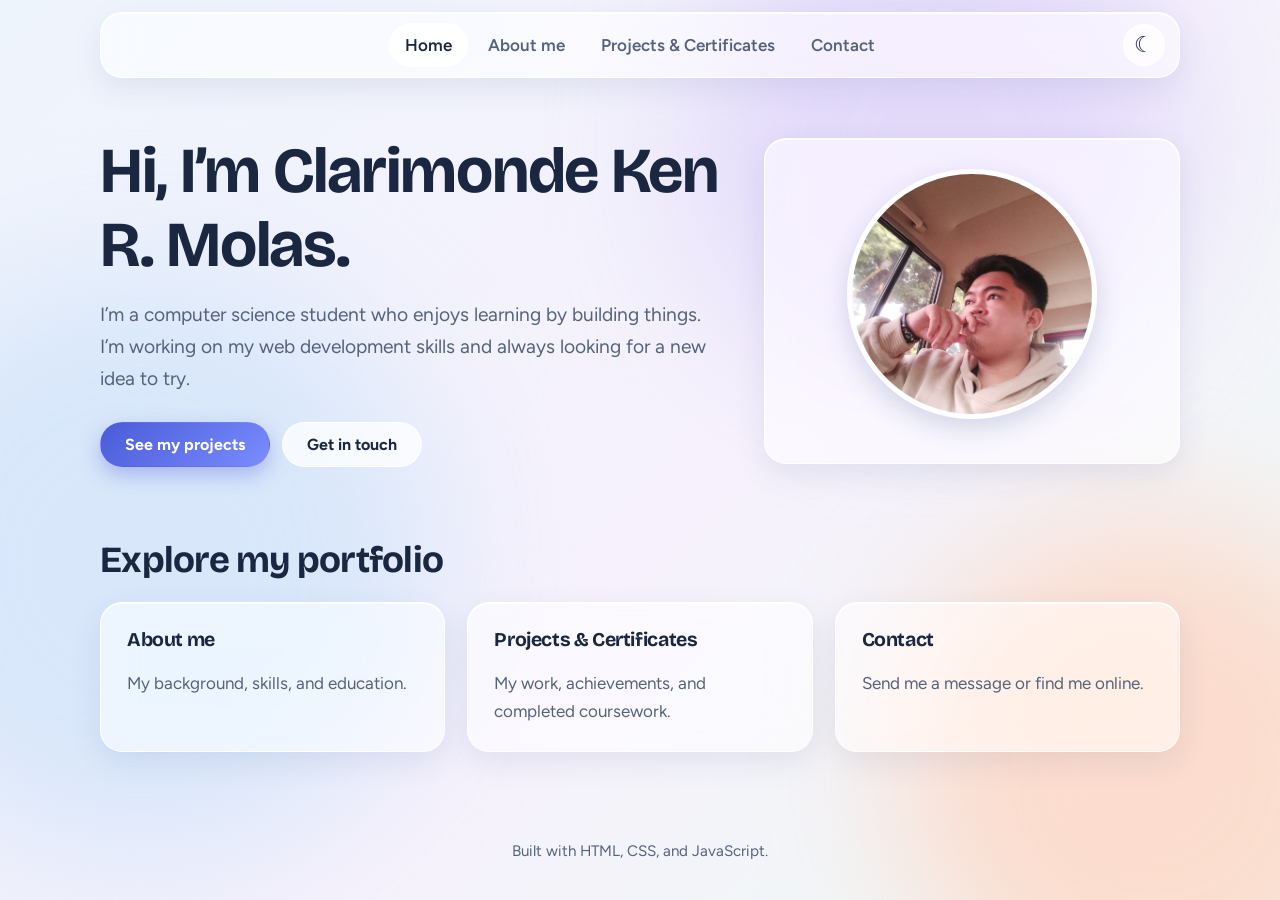
==== index.html @ 1cbcc6c5 "Initial portfolio website" ====
<!DOCTYPE html>
<html lang="en">
  <head>
    <meta charset="UTF-8" />
    <meta name="viewport" content="width=device-width, initial-scale=1" />
    <title>Clarimonde Ken R. Molas | Portfolio</title>
    <meta name="description" content="Portfolio of Clarimonde Ken R. Molas, a computer science student." />
    <meta name="author" content="Clarimonde Ken R. Molas" />
    <meta property="og:type" content="website" />
    <meta property="og:title" content="Clarimonde Ken R. Molas | Portfolio" />
    <meta property="og:description" content="Portfolio of Clarimonde Ken R. Molas, a computer science student." />
    <link rel="preconnect" href="https://fonts.googleapis.com" />
    <link rel="preconnect" href="https://fonts.gstatic.com" crossorigin />
    <link
      rel="stylesheet"
      href="https://fonts.googleapis.com/css2?family=Bricolage+Grotesque:wght@600;700&amp;family=Figtree:wght@400;600;700&amp;display=swap"
    />
    <link rel="stylesheet" href="styles.css" />
    <script src="scripts.js" defer></script>
  </head>

  <body>
    <a class="skip" href="#main">Skip to content</a>

    <header class="nav glass">
      <nav aria-label="Main">
        <ul>
          <li><a class="link" href="index.html" aria-current="page">Home</a></li>
          <li><a class="link" href="about.html">About me</a></li>
          <li><a class="link" href="projects.html">Projects &amp; Certificates</a></li>
          <li><a class="link" href="contacts.html">Contact</a></li>
        </ul>
      </nav>
      <button class="theme-toggle" id="theme-toggle" type="button" aria-label="Switch to dark mode" aria-pressed="false">☾</button>
    </header>

    <main id="main">
      <div class="wrap">
        <section class="hero">
          <div>
            <h1>Hi, I&rsquo;m Clarimonde Ken R. Molas.</h1>
            <p class="lead">I’m a computer science student who enjoys learning by building things. I’m working on my web development skills and always looking for a new idea to try.</p>
            <div class="actions">
              <a class="btn primary" href="projects.html">See my projects</a>
              <a class="btn" href="contacts.html">Get in touch</a>
            </div>
          </div>

          <div class="profile glass">
            <img src="img/homepageimg.jpg" alt="Clarimonde Ken R. Molas" width="170" height="170" />
          </div>
        </section>

        <section class="section">
          <h2>Explore my portfolio</h2>
          <div class="grid">
            <a class="card glass" href="about.html">
              <h3>About me</h3>
              <p>My background, skills, and education.</p>
            </a>
            <a class="card glass" href="projects.html">
              <h3>Projects &amp; Certificates</h3>
              <p>My work, achievements, and completed coursework.</p>
            </a>
            <a class="card glass" href="contacts.html">
              <h3>Contact</h3>
              <p>Send me a message or find me online.</p>
            </a>
          </div>
        </section>
      </div>
    </main>

    <footer>
      <div class="wrap">Built with HTML, CSS, and JavaScript.</div>
    </footer>
  </body>
</html>
---- styles.css ----
/* ----------------- Theme Colors ----------------- */
:root {
  --ink: #1b2740;
  --muted: #55627c;
  --blue: #4a5bd8;
  --blue2: #7a8cff;
  --mint: #bfeee0;
  --peach: #ffd3c0;
  --sky: #cfe3fa;
  --lilac: #ddd2fa;
  --glass: rgba(255, 255, 255, 0.58);
  --glass-fallback: rgba(255, 255, 255, 0.92);
  --glass-highlight: rgba(255, 255, 255, 0.9);
  --surface: rgba(255, 255, 255, 0.75);
  --interactive-surface: rgba(255, 255, 255, 0.85);
  --edge: rgba(255, 255, 255, 0.85);
  --page-background: linear-gradient(135deg, #eef4fc 0%, #f6f1fc 55%, #eefaf5 100%);
  --glass-shadow: 0 10px 30px rgba(60, 80, 140, 0.1), inset 0 1px 0 var(--glass-highlight);
  --r: 22px;
}

:root[data-theme="dark"] {
  color-scheme: dark;
  --ink: #edf1ff;
  --muted: #b6c0d8;
  --blue: #aab6ff;
  --blue2: #7385f5;
  --mint: #28564e;
  --peach: #553b44;
  --sky: #293d5c;
  --lilac: #41395d;
  --glass: rgba(21, 28, 45, 0.78);
  --glass-fallback: #1b2438;
  --glass-highlight: rgba(255, 255, 255, 0.08);
  --surface: rgba(29, 38, 59, 0.9);
  --interactive-surface: rgba(255, 255, 255, 0.12);
  --edge: rgba(255, 255, 255, 0.14);
  --page-background: linear-gradient(135deg, #101827 0%, #1c1b2b 55%, #122321 100%);
  --glass-shadow: 0 10px 30px rgba(0, 0, 0, 0.25), inset 0 1px 0 var(--glass-highlight);
}

/* ----------------- Reset and Base ----------------- */
* {
  box-sizing: border-box;
  margin: 0;
}

html {
  scroll-behavior: smooth;
}

html::before,
body::before,
body::after {
  content: "";
  position: fixed;
  inset: auto;
  z-index: -1;
  border-radius: 50%;
  filter: blur(70px);
  opacity: 0.75;
  animation: drift 24s ease-in-out infinite alternate;
}

html::before {
  width: 38vw;
  height: 38vw;
  right: 8vw;
  top: -8vw;
  background: var(--lilac);
}

body::before {
  width: 46vw;
  height: 46vw;
  left: -12vw;
  top: 30vh;
  background: var(--sky);
}

body::after {
  width: 40vw;
  height: 40vw;
  right: -10vw;
  bottom: -10vw;
  background: var(--peach);
  animation-delay: -9s;
}

body {
  font: 17px/1.65 "Figtree", system-ui, -apple-system, "Segoe UI", sans-serif;
  color: var(--ink);
  background: var(--page-background);
  min-height: 100vh;
  display: flex;
  flex-direction: column;
  overflow-x: hidden;
}

/* ----------------- Background Effects ----------------- */
@keyframes drift {
  to {
    transform: translate(5vw, 4vh) scale(1.12);
  }
}

@keyframes rise {
  from {
    opacity: 0;
    transform: translateY(18px);
  }

  to {
    opacity: 1;
    transform: none;
  }
}

/* ----------------- Typography ----------------- */
h1,
h2,
h3 {
  font-family: "Bricolage Grotesque", "Segoe UI", sans-serif;
  line-height: 1.15;
  letter-spacing: -0.02em;
}

h1 {
  font-size: clamp(2.4rem, 5vw, 4.3rem);
}

h2 {
  font-size: clamp(1.7rem, 3vw, 2.3rem);
  margin-bottom: 20px;
}

h3 {
  font-size: 1.22rem;
  margin-bottom: 8px;
}

p {
  color: var(--muted);
}

img {
  max-width: 100%;
  display: block;
}

a {
  color: var(--blue);
}

/* ----------------- Layout and Accessibility ----------------- */
.wrap {
  width: min(1080px, 92%);
  margin: 0 auto;
}

.glass {
  background: var(--glass);
  -webkit-backdrop-filter: blur(18px) saturate(160%);
  backdrop-filter: blur(18px) saturate(160%);
  border: 1px solid var(--edge);
  border-radius: var(--r);
  box-shadow: var(--glass-shadow);
}

@supports not (backdrop-filter: blur(1px)) {
  .glass {
    background: var(--glass-fallback);
  }
}

:focus-visible {
  outline: 3px solid var(--blue);
  outline-offset: 3px;
}

.skip {
  position: absolute;
  left: -999px;
}

.skip:focus {
  left: 12px;
  top: 12px;
  z-index: 30;
  background: var(--surface);
  padding: 8px 14px;
  border-radius: 8px;
}

main {
  flex: 1;
  padding: 56px 0 24px;
}

/* ----------------- Navigation ----------------- */
.nav {
  position: sticky;
  top: 12px;
  z-index: 20;
  width: min(1080px, 92%);
  margin: 12px auto 0;
  padding: 10px 14px;
  display: grid;
  grid-template-columns: 1fr auto 1fr;
  align-items: center;
}

.nav nav {
  grid-column: 2;
}

.nav .theme-toggle {
  grid-column: 3;
  justify-self: end;
}

.nav ul {
  display: flex;
  flex-wrap: wrap;
  gap: 4px;
  list-style: none;
  padding: 0;
}

.nav a.link {
  display: block;
  padding: 8px 16px;
  border-radius: 999px;
  color: var(--muted);
  text-decoration: none;
  font-weight: 600;
  transition: background 0.2s ease;
}

.nav a.link:hover,
.nav a.link[aria-current] {
  background: var(--interactive-surface);
  color: var(--ink);
}

/* ----------------- Buttons ----------------- */
.btn {
  display: inline-block;
  padding: 12px 24px;
  border-radius: 999px;
  font: 700 1rem "Figtree", sans-serif;
  text-decoration: none;
  cursor: pointer;
  color: var(--ink);
  background: var(--surface);
  border: 1px solid var(--edge);
  transition: transform 0.2s ease, box-shadow 0.2s ease;
}

.btn:hover {
  transform: translateY(-2px);
  box-shadow: 0 8px 18px rgba(60, 80, 140, 0.15);
}

.btn.primary {
  color: #fff;
  border-color: transparent;
  background: linear-gradient(135deg, var(--blue), var(--blue2));
  box-shadow: 0 8px 20px rgba(74, 91, 216, 0.35);
}

/* ----------------- Home and Profile ----------------- */
.hero {
  display: grid;
  grid-template-columns: 1.2fr 0.8fr;
  gap: 40px;
  align-items: center;
}

.hero > * {
  animation: rise 0.8s ease both;
}

.hero > :nth-child(2) {
  animation-delay: 0.18s;
}

.lead {
  max-width: 34em;
  margin: 18px 0 28px;
  font-size: 1.2rem;
}

.actions {
  display: flex;
  flex-wrap: wrap;
  gap: 12px;
}

.profile {
  padding: 30px;
  text-align: center;
}

.profile img {
  width: 210px;
  height: 210px;
  margin: 0 auto 14px;
  object-fit: cover;
  object-position: center 35%;
  border-radius: 50%;
  border: 5px solid var(--edge);
  box-shadow: 0 10px 26px rgba(60, 80, 140, 0.2);
}

.hero .profile img {
  width: 250px;
  height: 250px;
}

.profile h2 {
  margin: 0;
  font-size: 1.4rem;
}

.profile p {
  margin: 6px 0 16px;
  font-weight: 600;
}

.profile address {
  color: var(--muted);
  font-size: 0.95rem;
  font-style: normal;
  line-height: 1.5;
  overflow-wrap: anywhere;
}

/* ----------------- Skills and Cards ----------------- */
.chips {
  display: flex;
  flex-wrap: wrap;
  gap: 8px;
}

.chip {
  padding: 4px 14px;
  border-radius: 999px;
  background: var(--surface);
  border: 1px solid var(--edge);
  font-size: 0.9rem;
  font-weight: 600;
  color: var(--ink);
}

.section {
  margin-top: 72px;
}

.grid {
  display: grid;
  grid-template-columns: repeat(auto-fit, minmax(260px, 1fr));
  gap: 22px;
}

.card {
  display: flex;
  flex-direction: column;
  gap: 10px;
  padding: 26px;
}

/* ----------------- Project and Certificate Images ----------------- */
.proof {
  width: 100%;
  min-height: 160px;
  overflow: hidden;
  border: 1px dashed rgba(74, 91, 216, 0.35);
  border-radius: 14px;
  background: var(--surface);
}

.certificate-proof {
  min-height: 0;
  aspect-ratio: 3 / 2;
}

.certificate-proof .proof-image {
  height: 100%;
  max-height: none;
  object-fit: cover;
}

.proof-image {
  display: block;
  width: 100%;
  max-height: 320px;
  object-fit: contain;
  cursor: zoom-in;
}

.image-viewer {
  position: relative;
  max-width: 94vw;
  max-height: 94vh;
  margin: auto;
  padding: 52px 14px 14px;
  overflow: auto;
  border: 1px solid var(--edge);
  border-radius: var(--r);
  background: var(--glass-fallback);
  color: var(--ink);
}

.image-viewer::backdrop {
  background: rgba(8, 12, 24, 0.82);
  backdrop-filter: blur(4px);
}

.image-viewer-image {
  display: block;
  width: auto;
  height: auto;
  max-width: calc(94vw - 28px);
  max-height: calc(94vh - 66px);
  object-fit: contain;
}

.image-viewer-close {
  position: absolute;
  top: 10px;
  right: 14px;
  padding: 6px 12px;
  border: 1px solid var(--edge);
  border-radius: 999px;
  background: var(--surface);
  color: var(--ink);
  font: inherit;
  cursor: pointer;
}

.proof-placeholder {
  min-height: 160px;
  padding: 20px;
  display: grid;
  place-content: center;
  text-align: center;
  color: var(--muted);
}

/* ----------------- Card Links and Page Headings ----------------- */
.card .chips {
  margin-top: auto;
  padding-top: 6px;
}

a.card {
  color: inherit;
  text-decoration: none;
  transition: transform 0.2s ease;
}

a.card:hover {
  transform: translateY(-4px);
}

.pagehead {
  margin-bottom: 36px;
  animation: rise 0.8s ease both;
}

.pagehead p {
  max-width: 36em;
  margin-top: 12px;
  font-size: 1.15rem;
}

/* ----------------- About and Education ----------------- */
.split {
  display: grid;
  grid-template-columns: 0.8fr 1.2fr;
  gap: 32px;
  align-items: start;
}

.contact-layout {
  grid-template-columns: 1.2fr 0.8fr;
}

.split .text p + p {
  margin-top: 14px;
}

.timeline {
  display: grid;
  gap: 24px;
  padding-left: 26px;
  border-left: 2px solid rgba(74, 91, 216, 0.3);
}

.timeline article {
  position: relative;
}

.timeline article::before {
  content: "";
  position: absolute;
  left: -34px;
  top: 8px;
  width: 14px;
  height: 14px;
  border-radius: 50%;
  background: var(--blue);
  border: 3px solid var(--edge);
}

/* ----------------- Utility ----------------- */
[hidden] {
  display: none !important;
}

/* ----------------- Contact Details ----------------- */
.details {
  display: grid;
  gap: 14px;
  align-content: start;
  padding: 28px;
}

.details li {
  list-style: none;
}

.details ul {
  display: grid;
  gap: 10px;
  padding: 0;
}

/* ----------------- Footer and Theme Toggle ----------------- */
footer {
  padding: 28px 0 36px;
  text-align: center;
  color: var(--muted);
  font-size: 0.95rem;
}

.theme-toggle {
  flex: 0 0 auto;
  width: 42px;
  height: 42px;
  display: grid;
  place-items: center;
  padding: 0;
  border: 1px solid var(--edge);
  border-radius: 999px;
  background: var(--surface);
  color: var(--ink);
  font: 1.35rem/1 "Figtree", sans-serif;
  cursor: pointer;
}

.theme-toggle:hover {
  background: var(--interactive-surface);
}

/* ----------------- Responsive Layout ----------------- */
@media (max-width: 1024px) {
  .hero,
  .split {
    grid-template-columns: 1fr;
  }

  .profile {
    max-width: 420px;
    margin: 0 auto;
  }
}

@media (max-width: 760px) {
  .nav {
    display: flex;
    flex-direction: column;
    gap: 12px;
    padding: 12px 14px;
  }

  .nav ul {
    justify-content: center;
  }

  .actions {
    flex-direction: column;
  }

  .btn {
    width: 100%;
    text-align: center;
  }
}

@media (max-width: 520px) {
  body {
    font-size: 15px;
  }

  .wrap {
    width: min(90%, 100%);
  }

  .nav a.link {
    padding: 8px 12px;
  }

  .profile img {
    width: 160px;
    height: 160px;
  }

  .hero .profile img {
    width: 190px;
    height: 190px;
  }

  .card,
  .details {
    padding: 20px;
  }
}

/* ----------------- Reduced Motion ----------------- */
@media (prefers-reduced-motion: reduce) {
  *,
  *::before,
  *::after {
    animation: none !important;
    transition: none !important;
    scroll-behavior: auto !important;
  }
}
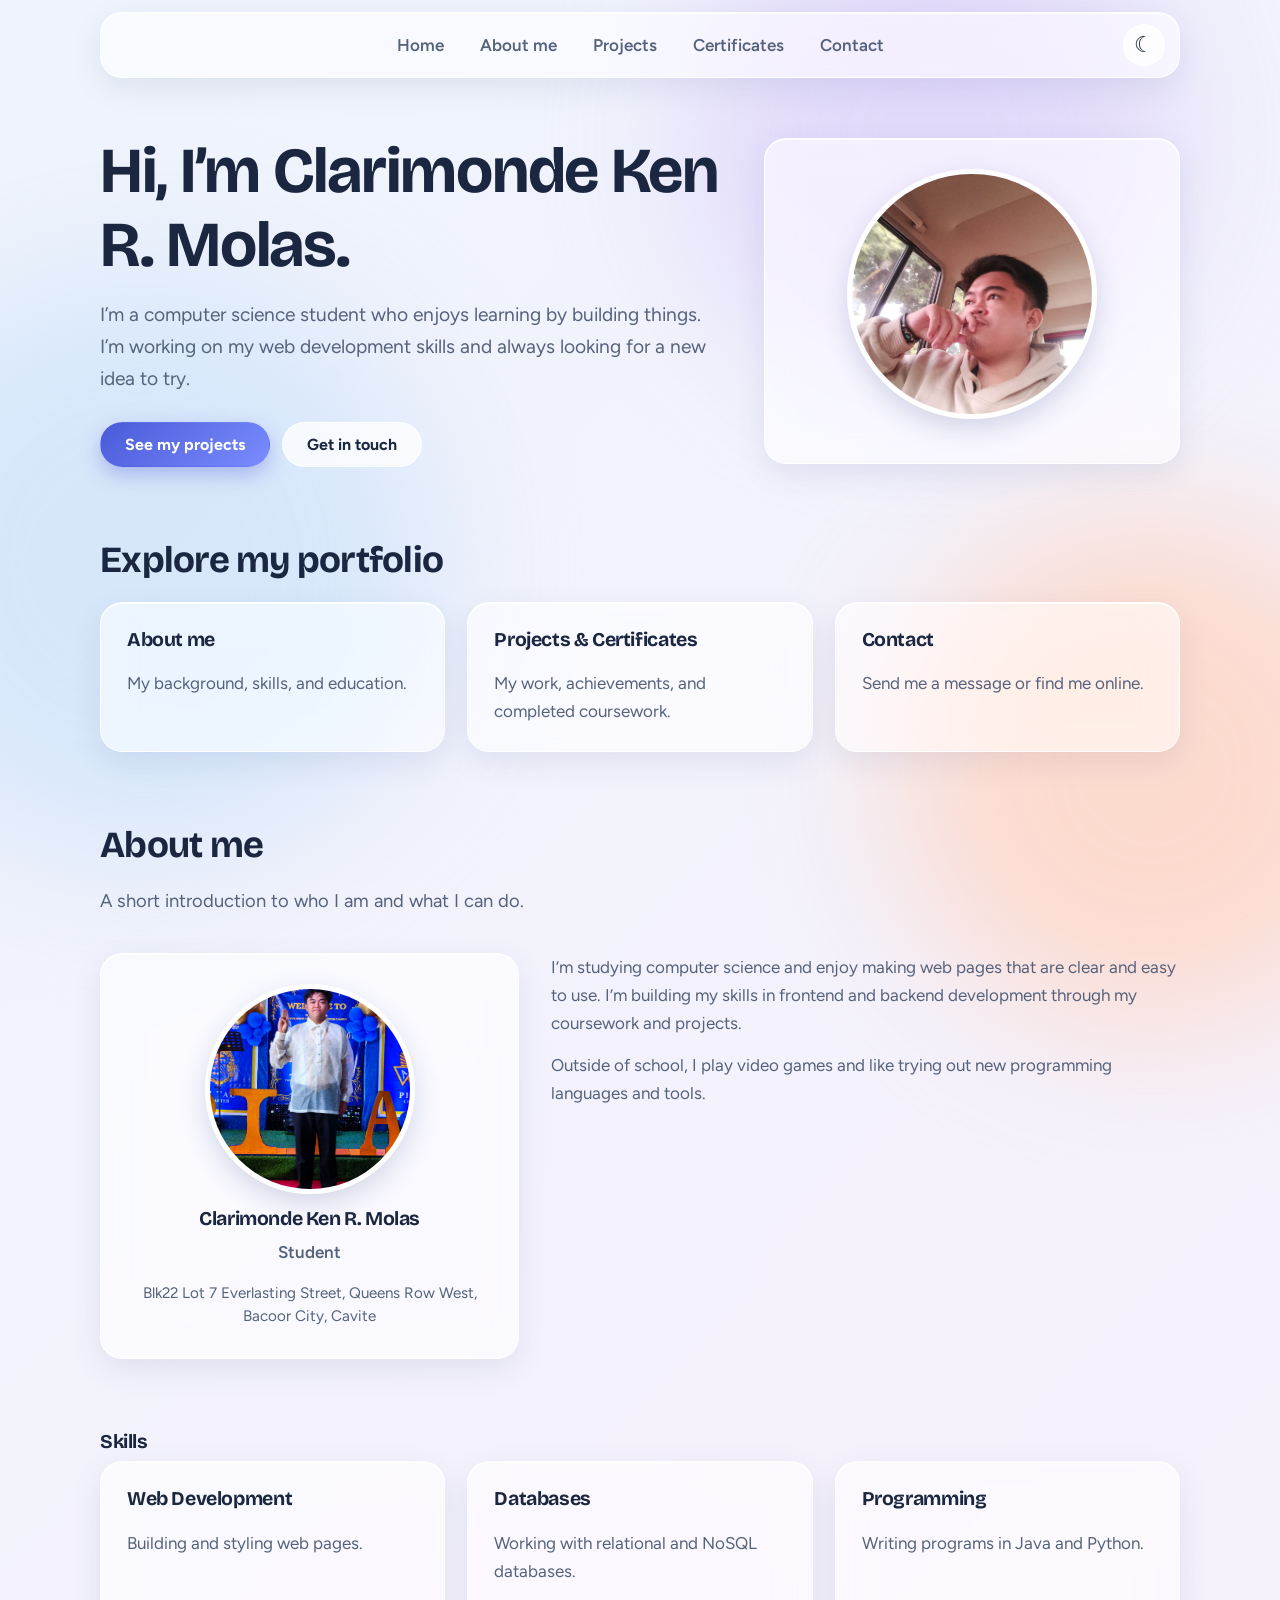
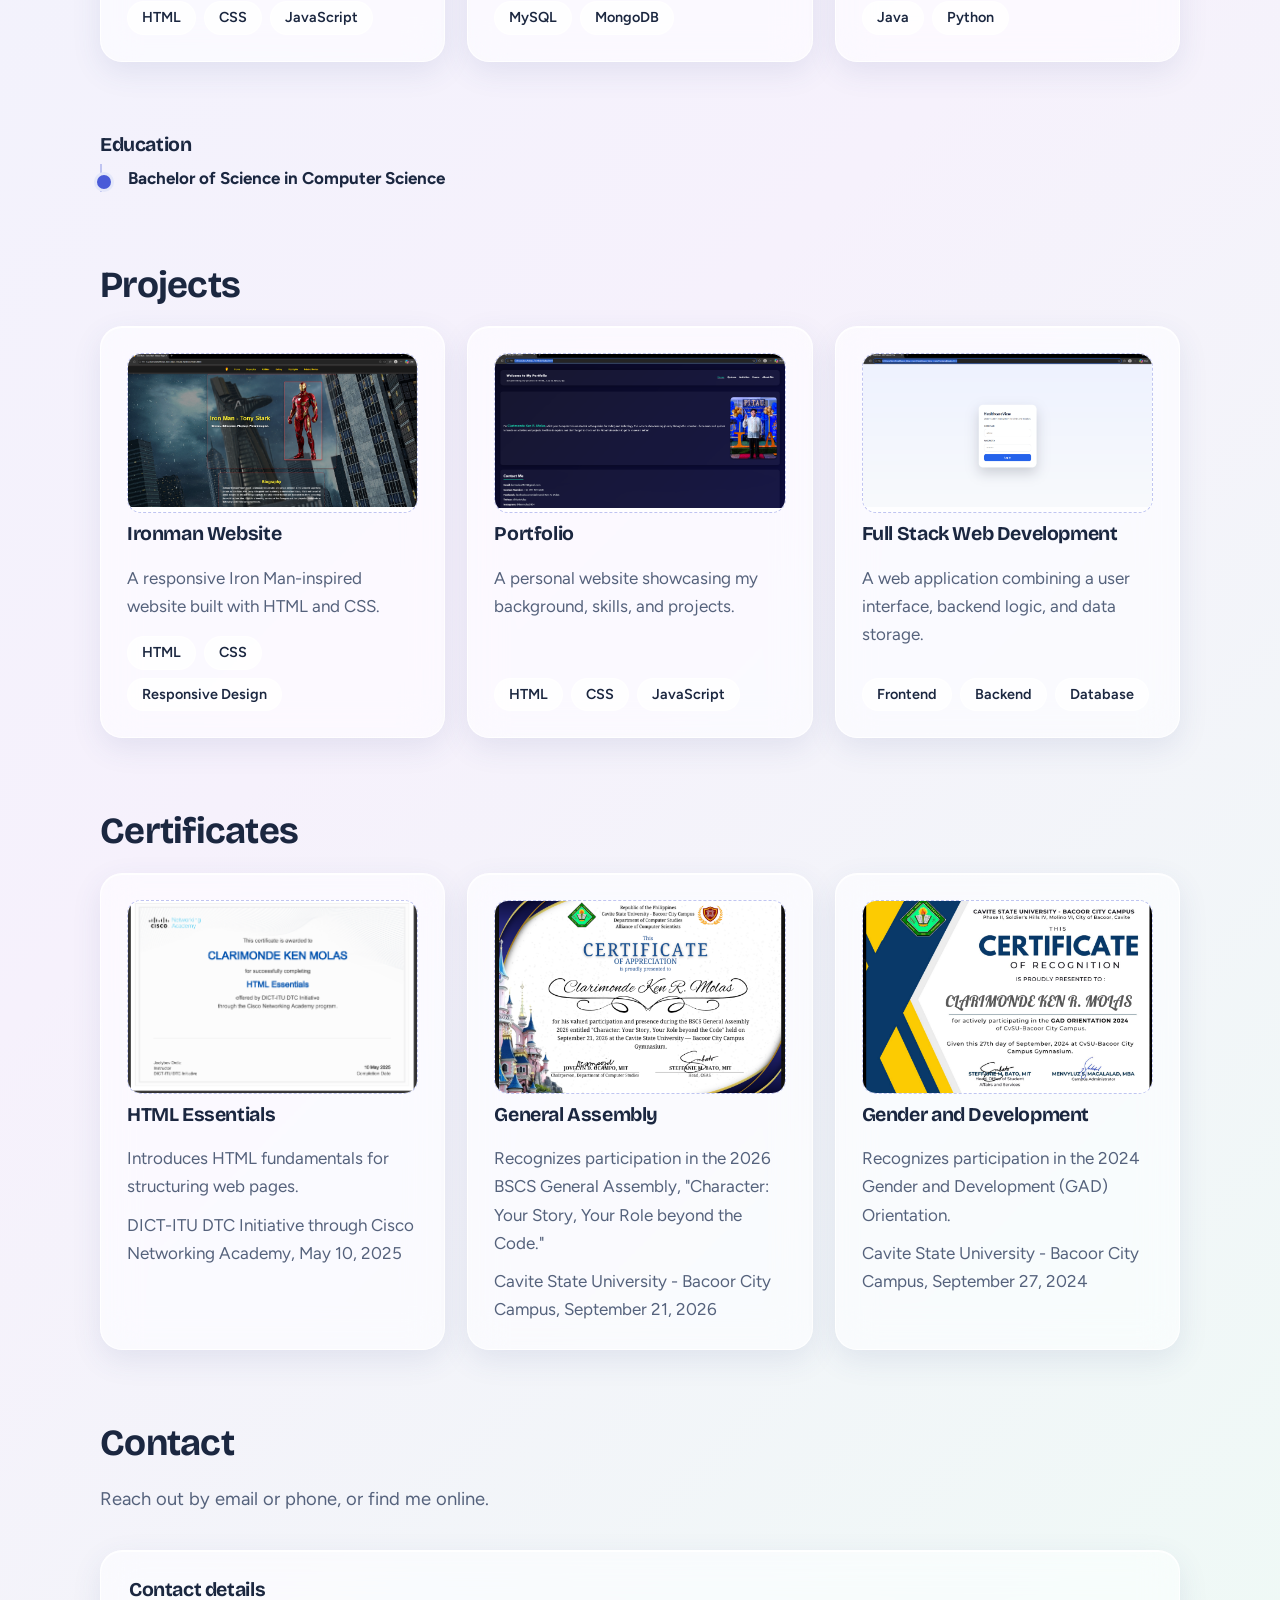
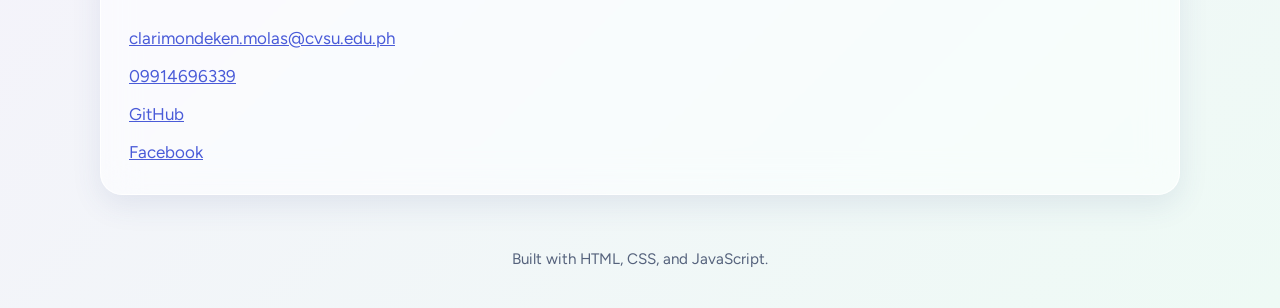
==== commit f3ed9b55: "Initial portfolio website" ====
--- a/index.html
+++ b/index.html
@@ -22,13 +22,15 @@
   <body>
     <a class="skip" href="#main">Skip to content</a>
 
+    <!-- -------------------- Navigation -------------------- -->
     <header class="nav glass">
       <nav aria-label="Main">
         <ul>
-          <li><a class="link" href="index.html" aria-current="page">Home</a></li>
-          <li><a class="link" href="about.html">About me</a></li>
-          <li><a class="link" href="projects.html">Projects &amp; Certificates</a></li>
-          <li><a class="link" href="contacts.html">Contact</a></li>
+          <li><a class="link" href="#home">Home</a></li>
+          <li><a class="link" href="#about">About me</a></li>
+          <li><a class="link" href="#projects">Projects</a></li>
+          <li><a class="link" href="#certificates">Certificates</a></li>
+          <li><a class="link" href="#contact">Contact</a></li>
         </ul>
       </nav>
       <button class="theme-toggle" id="theme-toggle" type="button" aria-label="Switch to dark mode" aria-pressed="false">☾</button>
@@ -36,13 +38,14 @@
 
     <main id="main">
       <div class="wrap">
-        <section class="hero">
+        <!-- -------------------- Home -------------------- -->
+        <section class="hero" id="home">
           <div>
             <h1>Hi, I&rsquo;m Clarimonde Ken R. Molas.</h1>
             <p class="lead">I’m a computer science student who enjoys learning by building things. I’m working on my web development skills and always looking for a new idea to try.</p>
             <div class="actions">
-              <a class="btn primary" href="projects.html">See my projects</a>
-              <a class="btn" href="contacts.html">Get in touch</a>
+              <a class="btn primary" href="#projects">See my projects</a>
+              <a class="btn" href="#contact">Get in touch</a>
             </div>
           </div>
 
@@ -51,25 +54,190 @@
           </div>
         </section>
 
+        <!-- -------------------- Portfolio Overview -------------------- -->
         <section class="section">
           <h2>Explore my portfolio</h2>
           <div class="grid">
-            <a class="card glass" href="about.html">
+            <a class="card glass" href="#about">
               <h3>About me</h3>
               <p>My background, skills, and education.</p>
             </a>
-            <a class="card glass" href="projects.html">
+            <a class="card glass" href="#projects">
               <h3>Projects &amp; Certificates</h3>
               <p>My work, achievements, and completed coursework.</p>
             </a>
-            <a class="card glass" href="contacts.html">
+            <a class="card glass" href="#contact">
               <h3>Contact</h3>
               <p>Send me a message or find me online.</p>
             </a>
           </div>
         </section>
+
+        <!-- -------------------- About -------------------- -->
+        <section class="section" id="about" aria-labelledby="about-title">
+          <div class="pagehead">
+            <h2 id="about-title">About me</h2>
+            <p>A short introduction to who I am and what I can do.</p>
+          </div>
+
+          <div class="split">
+            <div class="profile glass">
+              <img src="img/aboutmeimg.jpg" alt="Clarimonde Ken R. Molas" width="210" height="210" />
+              <h3>Clarimonde Ken R. Molas</h3>
+              <p>Student</p>
+              <address>Blk22 Lot 7 Everlasting Street, Queens Row West, Bacoor City, Cavite</address>
+            </div>
+
+            <div class="text">
+              <p>I’m studying computer science and enjoy making web pages that are clear and easy to use. I’m building my skills in frontend and backend development through my coursework and projects.</p>
+              <p>Outside of school, I play video games and like trying out new programming languages and tools.</p>
+            </div>
+          </div>
+
+          <section class="section" aria-labelledby="skills-title">
+            <h3 id="skills-title">Skills</h3>
+            <div class="grid">
+              <div class="card glass">
+                <h3>Web Development</h3>
+                <p>Building and styling web pages.</p>
+                <div class="chips">
+                  <span class="chip">HTML</span>
+                  <span class="chip">CSS</span>
+                  <span class="chip">JavaScript</span>
+                </div>
+              </div>
+              <div class="card glass">
+                <h3>Databases</h3>
+                <p>Working with relational and NoSQL databases.</p>
+                <div class="chips">
+                  <span class="chip">MySQL</span>
+                  <span class="chip">MongoDB</span>
+                </div>
+              </div>
+              <div class="card glass">
+                <h3>Programming</h3>
+                <p>Writing programs in Java and Python.</p>
+                <div class="chips">
+                  <span class="chip">Java</span>
+                  <span class="chip">Python</span>
+                </div>
+              </div>
+            </div>
+          </section>
+
+          <section class="section" aria-labelledby="education-title">
+            <h3 id="education-title">Education</h3>
+            <div class="timeline">
+              <article>
+                <h4>Bachelor of Science in Computer Science</h4>
+              </article>
+            </div>
+          </section>
+        </section>
+
+        <!-- -------------------- Projects -------------------- -->
+        <section class="section" id="projects" aria-labelledby="projects-title">
+          <h2 id="projects-title">Projects</h2>
+          <div class="grid">
+            <article class="item card glass" data-type="project">
+              <figure class="proof">
+                <img class="proof-image" src="img/projectironmanwebsite.png" alt="Ironman Website" hidden />
+                <figcaption class="proof-placeholder">Project preview unavailable.</figcaption>
+              </figure>
+              <h3>Ironman Website</h3>
+              <p>A responsive Iron Man-inspired website built with HTML and CSS.</p>
+              <div class="chips">
+                <span class="chip">HTML</span>
+                <span class="chip">CSS</span>
+                <span class="chip">Responsive Design</span>
+              </div>
+            </article>
+            <article class="item card glass" data-type="project">
+              <figure class="proof">
+                <img class="proof-image" src="img/projectportfolio.png" alt="Portfolio" hidden />
+                <figcaption class="proof-placeholder">Project preview unavailable.</figcaption>
+              </figure>
+              <h3>Portfolio</h3>
+              <p>A personal website showcasing my background, skills, and projects.</p>
+              <div class="chips">
+                <span class="chip">HTML</span>
+                <span class="chip">CSS</span>
+                <span class="chip">JavaScript</span>
+              </div>
+            </article>
+            <article class="item card glass" data-type="project">
+              <figure class="proof">
+                <img class="proof-image" src="img/projectfullstack.png" alt="Full Stack Web Development" hidden />
+                <figcaption class="proof-placeholder">Project preview unavailable.</figcaption>
+              </figure>
+              <h3>Full Stack Web Development</h3>
+              <p>A web application combining a user interface, backend logic, and data storage.</p>
+              <div class="chips">
+                <span class="chip">Frontend</span>
+                <span class="chip">Backend</span>
+                <span class="chip">Database</span>
+              </div>
+            </article>
+          </div>
+        </section>
+
+        <!-- -------------------- Certificates -------------------- -->
+        <section class="section" id="certificates" aria-labelledby="certificates-title">
+          <h2 id="certificates-title">Certificates</h2>
+          <div class="grid">
+            <article class="card glass">
+              <figure class="proof certificate-proof">
+                <img class="proof-image" src="img/certificatehtml.png" alt="HTML Essentials certificate" hidden />
+                <figcaption class="proof-placeholder">Certificate preview unavailable.</figcaption>
+              </figure>
+              <h3>HTML Essentials</h3>
+              <p>Introduces HTML fundamentals for structuring web pages.</p>
+              <p>DICT-ITU DTC Initiative through Cisco Networking Academy, May 10, 2025</p>
+            </article>
+            <article class="card glass">
+              <figure class="proof certificate-proof">
+                <img class="proof-image" src="img/certificateassembly.png" alt="BSCS General Assembly certificate of appreciation" hidden />
+                <figcaption class="proof-placeholder">Certificate preview unavailable.</figcaption>
+              </figure>
+              <h3>General Assembly</h3>
+              <p>Recognizes participation in the 2026 BSCS General Assembly, "Character: Your Story, Your Role beyond the Code."</p>
+              <p>Cavite State University - Bacoor City Campus, September 21, 2026</p>
+            </article>
+            <article class="card glass">
+              <figure class="proof certificate-proof">
+                <img class="proof-image" src="img/certificateGAD.png" alt="Gender and Development Orientation certificate of recognition" hidden />
+                <figcaption class="proof-placeholder">Certificate preview unavailable.</figcaption>
+              </figure>
+              <h3>Gender and Development</h3>
+              <p>Recognizes participation in the 2024 Gender and Development (GAD) Orientation.</p>
+              <p>Cavite State University - Bacoor City Campus, September 27, 2024</p>
+            </article>
+          </div>
+        </section>
+
+        <!-- -------------------- Contact -------------------- -->
+        <section class="section" id="contact" aria-labelledby="contact-title">
+          <div class="pagehead">
+            <h2 id="contact-title">Contact</h2>
+            <p>Reach out by email or phone, or find me online.</p>
+          </div>
+          <div class="details glass">
+            <h3>Contact details</h3>
+            <ul>
+              <li><a href="https://mail.google.com/mail/?view=cm&amp;fs=1&amp;to=clarimondeken.molas%40cvsu.edu.ph" target="_blank" rel="noopener noreferrer">clarimondeken.molas@cvsu.edu.ph</a></li>
+              <li><a href="tel:+639914696339">09914696339</a></li>
+              <li><a href="https://github.com/kenmolas2424-a11y" target="_blank" rel="noopener noreferrer">GitHub</a></li>
+              <li><a href="https://www.facebook.com/clarimonde.ken.r.molas" target="_blank" rel="noopener noreferrer">Facebook</a></li>
+            </ul>
+          </div>
+        </section>
       </div>
     </main>
+
+    <dialog class="image-viewer" id="image-viewer" aria-label="Enlarged project or certificate image">
+      <button class="image-viewer-close" type="button" aria-label="Close enlarged image">Close</button>
+      <img class="image-viewer-image" id="image-viewer-image" alt="" />
+    </dialog>
 
     <footer>
       <div class="wrap">Built with HTML, CSS, and JavaScript.</div>
--- a/styles.css
+++ b/styles.css
@@ -49,6 +49,10 @@
   scroll-behavior: smooth;
 }
 
+main section[id] {
+  scroll-margin-top: 140px;
+}
+
 html::before,
 body::before,
 body::after {
@@ -400,7 +404,8 @@
 }
 
 .image-viewer {
-  position: relative;
+  position: fixed;
+  inset: 0;
   max-width: 94vw;
   max-height: 94vh;
   margin: auto;
